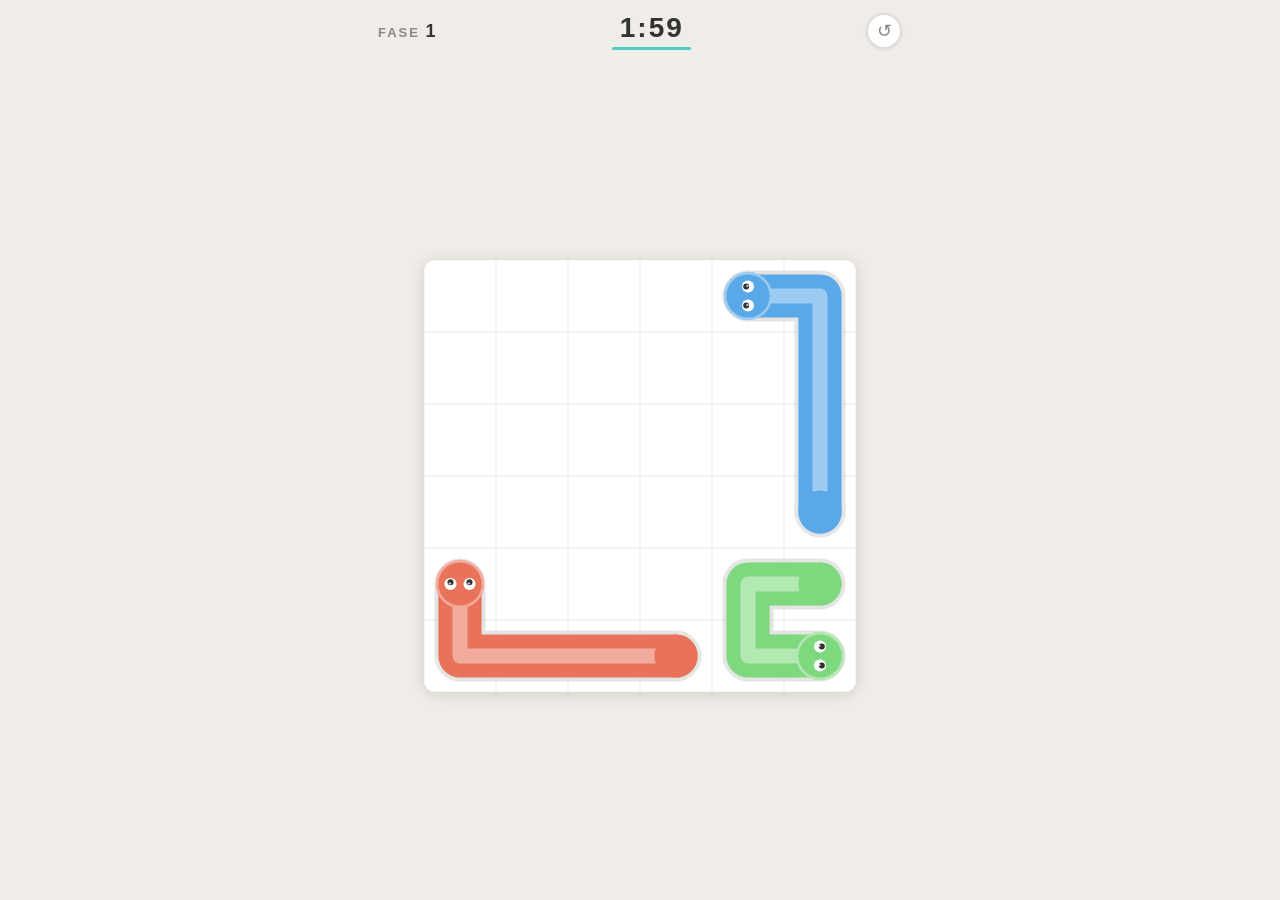
==== snake_escape.html @ 014d083c "Update snake_escape.html" ====
<!DOCTYPE html>
<html lang="pt-BR">
<head>
<meta charset="UTF-8">
<meta name="viewport" content="width=device-width, initial-scale=1, user-scalable=no">
<title>Snake Escape</title>
<style>
*{margin:0;padding:0;box-sizing:border-box;-webkit-tap-highlight-color:transparent}
body{
  background:#f0ede8;color:#333;
  font-family:'Segoe UI',Arial,sans-serif;
  height:100dvh;display:flex;flex-direction:column;
  align-items:center;overflow:hidden;user-select:none;
}
#hud{
  width:100%;max-width:560px;
  display:flex;align-items:center;justify-content:space-between;
  padding:12px 18px 6px;
}
#phase-lbl{font-size:13px;font-weight:700;letter-spacing:2px;text-transform:uppercase;color:#888}
#phase-lbl b{color:#333;font-size:18px}
#timer-col{display:flex;flex-direction:column;align-items:center;gap:3px}
#timer{font-size:28px;font-weight:800;font-variant-numeric:tabular-nums;letter-spacing:2px}
#timer.red{color:#e74c3c;animation:blink .45s infinite alternate}
@keyframes blink{to{opacity:.3}}
#tbar-bg{width:80px;height:3px;background:#ddd;border-radius:2px}
#tbar{height:3px;background:#e74c3c;border-radius:2px;width:100%;transition:width 1s linear,background .4s}
#btn-restart{
  background:#fff;border:2px solid #ddd;color:#888;
  border-radius:50%;width:36px;height:36px;font-size:18px;cursor:pointer;
  display:flex;align-items:center;justify-content:center;
  transition:all .15s;box-shadow:0 1px 4px #0001;
}
#btn-restart:active{transform:rotate(-45deg) scale(.9);}
#canvas-wrap{
  flex:1;display:flex;align-items:center;justify-content:center;
  width:100%;padding:6px 12px 10px;
}
canvas{display:block;touch-action:none;border-radius:12px;
  box-shadow:0 2px 16px #0002;background:#fff;}
.ov{
  position:fixed;inset:0;background:#f0ede8cc;backdrop-filter:blur(6px);
  display:flex;flex-direction:column;align-items:center;justify-content:center;
  gap:14px;z-index:9;opacity:0;pointer-events:none;transition:opacity .3s;
}
.ov.show{opacity:1;pointer-events:all}
.ov h2{font-size:36px;font-weight:900;color:#333}
.ov p{color:#888;font-size:14px}
.btn{
  background:#4ECDC4;color:#fff;border:none;border-radius:30px;
  padding:12px 36px;font-size:15px;font-weight:700;letter-spacing:1px;
  cursor:pointer;transition:transform .12s,opacity .12s;box-shadow:0 3px 10px #4ECDC455;
}
.btn:active{transform:scale(.94);opacity:.85}
.btn2{background:#fff;color:#888;border:2px solid #ddd;box-shadow:none;margin-top:2px}
</style>
</head>
<body>
<div id="hud">
  <div id="phase-lbl">Fase <b id="pnum">1</b></div>
  <div id="timer-col">
    <div id="timer">2:00</div>
    <div id="tbar-bg"><div id="tbar"></div></div>
  </div>
  <button id="btn-restart">↺</button>
</div>
<div id="canvas-wrap"><canvas id="c"></canvas></div>

<div id="ov-win" class="ov">
  <h2>🎉 Escapou!</h2>
  <p id="win-msg">Todas as cobras fugiram!</p>
  <button class="btn" id="btn-next">Próxima Fase ▶</button>
  <button class="btn btn2" id="btn-retry">Jogar Novamente</button>
</div>
<div id="ov-lose" class="ov">
  <h2>⏱ Tempo!</h2>
  <p>As cobras ficaram presas...</p>
  <button class="btn" id="btn-retry2">Tentar Novamente</button>
</div>

<script>
// ── Cores (como no screenshot: médias, coloridas) ──────────
const COLORS=[
  '#E8735A','#5AA8E8','#7ED87E','#F0B429','#A07AE8',
  '#5AD8C8','#E89A5A','#5A88D0','#B8E85A','#E85AB0',
  '#5AE8A0','#D06060','#60A0D0','#D0A060','#8060D0',
];

// ── Config por fase ────────────────────────────────────────
const PHASE_CFG=[
  null,
  {R:6, C:6, maxLen:4,  maxSnakes:10}, // 1
  {R:6, C:7, maxLen:5,  maxSnakes:11}, // 2
  {R:7, C:7, maxLen:5,  maxSnakes:12}, // 3
  {R:7, C:8, maxLen:6,  maxSnakes:13}, // 4
  {R:8, C:8, maxLen:7,  maxSnakes:14}, // 5
  {R:8, C:9, maxLen:8,  maxSnakes:15}, // 6
  {R:9, C:9, maxLen:9,  maxSnakes:16}, // 7
  {R:9, C:10,maxLen:10, maxSnakes:17}, // 8
  {R:10,C:10,maxLen:12, maxSnakes:18}, // 9
  {R:10,C:11,maxLen:14, maxSnakes:20}, // 10
];
function cfg(p){
  if(p<1)p=1;
  if(p>=PHASE_CFG.length){
    const last=PHASE_CFG[PHASE_CFG.length-1];
    return{...last,maxSnakes:Math.min(last.maxSnakes+Math.floor((p-PHASE_CFG.length+1)/2),16)};
  }
  return PHASE_CFG[p];
}

// ── Helpers de grid (só quadrado por enquanto) ─────────────
function nbrs(r,c,R,C){
  return[[-1,0],[1,0],[0,-1],[0,1]]
    .map(([dr,dc])=>[r+dr,c+dc])
    .filter(([nr,nc])=>nr>=0&&nr<R&&nc>=0&&nc<C);
}
function onBorder(r,c,R,C){return nbrs(r,c,R,C).length<4;}
function shuffle(a){for(let i=a.length-1;i>0;i--){const j=0|Math.random()*(i+1);[a[i],a[j]]=[a[j],a[i]];}return a;}
function key(r,c){return r*1000+c;}
function center(r,c,cs){return{x:c*cs+cs/2,y:r*cs+cs/2};}

// ── Gerador ────────────────────────────────────────────────
function greedyWalk(start,grid,R,C,maxLen){
  const path=[start];
  grid[start[0]][start[1]]=-2;
  while(path.length<maxLen){
    const[r,c]=path[path.length-1];
    const free=shuffle(nbrs(r,c,R,C).filter(([nr,nc])=>grid[nr][nc]===-1));
    if(!free.length) break;
    // Warnsdorff: escolhe célula com menos vizinhos livres
    free.sort((a,b)=>{
      const fa=nbrs(a[0],a[1],R,C).filter(([nr,nc])=>grid[nr][nc]===-1).length;
      const fb=nbrs(b[0],b[1],R,C).filter(([nr,nc])=>grid[nr][nc]===-1).length;
      return fa-fb;
    });
    path.push(free[0]);
    grid[free[0][0]][free[0][1]]=-2;
  }
  return path;
}

function generateLevel(phase){
  const{R,C,maxLen,maxSnakes}=cfg(phase);

  for(let attempt=0;attempt<40;attempt++){
    const grid=Array.from({length:R},()=>Array(C).fill(-1));
    const snakes=[];
    const colors=shuffle([...COLORS]).slice(0,maxSnakes);

    // Preenche o grid com cobras saindo das bordas
    const border=[];
    for(let r=0;r<R;r++) for(let c=0;c<C;c++) if(onBorder(r,c,R,C)) border.push([r,c]);
    shuffle(border);

    for(let id=0;id<maxSnakes;id++){
      const free=border.filter(([r,c])=>grid[r][c]===-1);
      if(!free.length) break;
      const start=free[Math.floor(Math.random()*free.length)];

      const path=greedyWalk(start,grid,R,C,maxLen);
      if(path.length<2){ for(const[r,c] of path) grid[r][c]=-1; continue; }

      // marca as células com o id da cobra
      for(const[r,c] of path) grid[r][c]=id;

      // rail: do fundo em direção à borda (ordem de viagem: tail→head→exit)
      // path[0]=borda(saída), path[n-1]=fundo(rabo)
      // rail: reverso do path + células virtuais além da borda
      const rail=[...path].reverse(); // [fundo, ..., borda]
      const n=rail.length;
      const dr=rail[n-1][0]-rail[n-2][0], dc=rail[n-1][1]-rail[n-2][1];
      const bodyLen=path.length;
      for(let v=1;v<=bodyLen;v++) rail.push([rail[n-1][0]+dr*v,rail[n-1][1]+dc*v]);

      snakes.push({id,color:colors[id%colors.length],rail,bodyLen,headIdx:bodyLen-1,exited:false,_anim:null});
    }

    if(snakes.length<2) continue;
    if(solvable(snakes,R,C)) return{snakes,R,C,phase};
  }

  // fallback simples
  return fallback(phase);
}

function fallback(phase){
  const{R,C}=cfg(phase);
  const grid=Array.from({length:R},()=>Array(C).fill(-1));
  const snakes=[];
  const border=[];
  for(let r=0;r<R;r++) for(let c=0;c<C;c++) if(onBorder(r,c,R,C)) border.push([r,c]);
  shuffle(border);
  for(let id=0;id<3;id++){
    const free=border.filter(([r,c])=>grid[r][c]===-1);
    if(!free.length) break;
    const start=free[0];
    const path=greedyWalk(start,grid,R,C,5);
    if(path.length<2) continue;
    for(const[r,c] of path) grid[r][c]=id;
    const rail=[...path].reverse();
    const n=rail.length,bodyLen=path.length;
    const dr=rail[n-1][0]-rail[n-2][0],dc=rail[n-1][1]-rail[n-2][1];
    for(let v=1;v<=bodyLen;v++) rail.push([rail[n-1][0]+dr*v,rail[n-1][1]+dc*v]);
    snakes.push({id,color:COLORS[id],rail,bodyLen,headIdx:bodyLen-1,exited:false,_anim:null});
  }
  return{snakes,R,C,phase};
}

// ── Solver BFS ─────────────────────────────────────────────
function bodyOf(sn){
  const s=Math.max(0,sn.headIdx-sn.bodyLen+1);
  return sn.rail.slice(s,sn.headIdx+1);
}
function inGrid(r,c,R,C){return r>=0&&r<R&&c>=0&&c<C;}

function solvable(snakes,R,C){
  const rails=snakes.map(s=>s.rail);
  const bls=snakes.map(s=>s.bodyLen);
  const n=snakes.length;
  const initH=snakes.map(s=>s.headIdx);
  const goal=rails.map(r=>r.length-1);

  function cells(i,heads){
    const hi=heads[i],bl=bls[i];
    return rails[i].slice(Math.max(0,hi-bl+1),hi+1).filter(([r,c])=>inGrid(r,c,R,C));
  }
  function occ(heads){
    const m=new Map();
    for(let i=0;i<n;i++){
      if(heads[i]>=rails[i].length) continue;
      for(const[r,c] of cells(i,heads)) m.set(key(r,c),i);
    }
    return m;
  }
  const sk=h=>h.join(',');
  const q=[initH];const vis=new Set([sk(initH)]);
  while(q.length){
    const heads=q.shift();
    if(heads.every((h,i)=>h>=goal[i])) return true;
    for(let i=0;i<n;i++){
      if(heads[i]>=rails[i].length-1) continue;
      const ni=heads[i]+1;
      const[nr,nc]=rails[i][ni];
      const off=!inGrid(nr,nc,R,C);
      const om=occ(heads);
      if(off||!om.has(key(nr,nc))||om.get(key(nr,nc))===i){
        const nh=[...heads];nh[i]=ni;
        const k=sk(nh);
        if(!vis.has(k)){vis.add(k);q.push(nh);}
      }
    }
    if(vis.size>60000) return true;
  }
  return false;
}

// ── Estado do jogo ─────────────────────────────────────────
const G={canvas:null,ctx:null,snakes:[],R:4,C:4,cs:80,phase:1,
         timer:120,timerMax:120,timerH:null,win:false,lose:false,
         flashId:-1,flashFrames:0};

// ── Iniciar fase ───────────────────────────────────────────
function startPhase(phase){
  clearInterval(G.timerH);
  hide('ov-win');hide('ov-lose');
  const lv=generateLevel(phase);
  G.snakes=lv.snakes;G.R=lv.R;G.C=lv.C;G.phase=phase;
  G.win=false;G.lose=false;G.flashId=-1;

  const maxW=Math.min(window.innerWidth-24,560);
  const maxH=window.innerHeight-110;
  G.cs=Math.min(maxW/G.C, maxH/G.R, 72);
  G.canvas.width=G.C*G.cs;G.canvas.height=G.R*G.cs;
  document.getElementById('pnum').textContent=phase;

  G.timer=120;G.timerMax=120;
  updateTimer();
  G.timerH=setInterval(()=>{
    if(G.win||G.lose) return;
    G.timer=Math.max(0,G.timer-1);
    updateTimer();
    if(G.timer===0){clearInterval(G.timerH);G.lose=true;show('ov-lose');}
  },1000);
  render();
}

function updateTimer(){
  const m=0|G.timer/60,s=G.timer%60;
  const el=document.getElementById('timer');
  el.textContent=`${m}:${String(s).padStart(2,'0')}`;
  el.classList.toggle('red',G.timer<=20);
  const bar=document.getElementById('tbar');
  bar.style.width=(G.timer/G.timerMax*100)+'%';
  bar.style.background=G.timer/G.timerMax>.4?'#4ECDC4':'#e74c3c';
}

// ── Input ──────────────────────────────────────────────────
function onTap(e){
  e.preventDefault();
  if(G.win||G.lose) return;
  const rect=G.canvas.getBoundingClientRect();
  const t=e.touches?e.touches[0]:e;
  const px=(t.clientX-rect.left)*G.canvas.width/rect.width;
  const py=(t.clientY-rect.top)*G.canvas.height/rect.height;

  let minD=Infinity,hit=null;
  for(const sn of G.snakes){
    if(sn.exited) continue;
    for(const[r,c] of bodyOf(sn)){
      const p=center(r,c,G.cs);
      const d=Math.hypot(p.x-px,p.y-py);
      if(d<minD){minD=d;hit=sn;}
    }
  }
  if(hit&&minD<G.cs*.75) tryMove(hit);
}

function occMap(){
  const m=new Map();
  for(const sn of G.snakes){
    if(sn.exited) continue;
    for(const[r,c] of bodyOf(sn)) m.set(key(r,c),sn.id);
  }
  return m;
}

function tryMove(sn){
  if(sn._anim) return;
  const ni=sn.headIdx+1;
  if(ni>=sn.rail.length){sn.exited=true;checkWin();render();return;}
  const[nr,nc]=sn.rail[ni];
  const off=!inGrid(nr,nc,G.R,G.C);
  const om=occMap();
  if(!off&&om.has(key(nr,nc))&&om.get(key(nr,nc))!==sn.id){flash(sn.id);return;}
  animStep(sn,ni);
}

function animStep(sn,ni){
  const F=6;
  const from=pt(sn.rail[sn.headIdx]),to=pt(sn.rail[ni]);
  let f=0;sn._anim={from,to,t:0};
  (function frame(){
    f++;sn._anim.t=1-Math.pow(1-f/F,3);render();
    if(f<F) requestAnimationFrame(frame);
    else{
      sn._anim=null;sn.headIdx=ni;
      if(sn.headIdx>=sn.rail.length-1){sn.exited=true;checkWin();render();}
      else tryMove(sn); // auto-slide: continua até sair ou ser bloqueada
    }
  })();
}
function pt([r,c]){return center(r,c,G.cs);}

function flash(id){
  G.flashId=id;G.flashFrames=10;
  (function fr(){G.flashFrames--;render();if(G.flashFrames>0) requestAnimationFrame(fr);else G.flashId=-1;})();
}
function checkWin(){
  if(G.snakes.every(s=>s.exited)){
    clearInterval(G.timerH);G.win=true;
    const t=G.timer;
    document.getElementById('win-msg').textContent=
      `Todas escaparam! ⏱ ${0|t/60}:${String(t%60).padStart(2,'0')}`;
    setTimeout(()=>show('ov-win'),450);
  }
}

// ── Renderer ───────────────────────────────────────────────
function render(){
  const{ctx,canvas,cs,R,C}=G;
  ctx.clearRect(0,0,canvas.width,canvas.height);

  // fundo branco
  ctx.fillStyle='#ffffff';ctx.fillRect(0,0,canvas.width,canvas.height);

  // grid sutil
  ctx.strokeStyle='#ebebeb';ctx.lineWidth=1;
  for(let r=0;r<=R;r++){ctx.beginPath();ctx.moveTo(0,r*cs);ctx.lineTo(C*cs,r*cs);ctx.stroke();}
  for(let c=0;c<=C;c++){ctx.beginPath();ctx.moveTo(c*cs,0);ctx.lineTo(c*cs,R*cs);ctx.stroke();}

  for(const sn of G.snakes) if(!sn.exited) drawSnake(sn);
}

function drawSnake(sn){
  const{ctx,cs}=G;
  const cells=bodyOf(sn);
  if(!cells.length) return;

  const isFlash=G.flashId===sn.id&&G.flashFrames%2===0;
  const col=isFlash?'#e74c3c':sn.color;
  const r=cs*.30;

  // pontos (cabeça interpolada se animando)
  const pts=cells.map(([row,c])=>center(row,c,cs));
  if(sn._anim){
    const{from,to,t}=sn._anim;
    pts[pts.length-1]={x:from.x+(to.x-from.x)*t,y:from.y+(to.y-from.y)*t};
  }

  // sombra leve
  ctx.strokeStyle='rgba(0,0,0,0.10)';ctx.lineWidth=r*2+8;
  ctx.lineCap='round';ctx.lineJoin='round';
  path(ctx,pts);

  // corpo
  ctx.strokeStyle=col;ctx.lineWidth=r*2;
  path(ctx,pts);

  // brilho (linha clara no topo)
  ctx.strokeStyle='rgba(255,255,255,0.40)';ctx.lineWidth=r*.7;
  path(ctx,pts);

  // rabo arredondado
  ctx.fillStyle=col;
  ctx.beginPath();ctx.arc(pts[0].x,pts[0].y,r,0,Math.PI*2);ctx.fill();

  // cabeça
  const head=pts[pts.length-1];
  let dx=1,dy=0;
  if(pts.length>1){dx=head.x-pts[pts.length-2].x;dy=head.y-pts[pts.length-2].y;}
  else if(sn.headIdx>0){
    const p=center(sn.rail[sn.headIdx-1][0],sn.rail[sn.headIdx-1][1],cs);
    dx=head.x-p.x;dy=head.y-p.y;
  }
  const dl=Math.hypot(dx,dy)||1;dx/=dl;dy/=dl;
  const nx=-dy,ny=dx;

  ctx.fillStyle=col;
  ctx.beginPath();ctx.arc(head.x,head.y,r*1.12,0,Math.PI*2);ctx.fill();
  ctx.fillStyle='rgba(255,255,255,0.4)';
  ctx.beginPath();ctx.arc(head.x,head.y,r*1.12,0,Math.PI*2);ctx.fill();
  ctx.fillStyle=col;
  ctx.beginPath();ctx.arc(head.x,head.y,r,0,Math.PI*2);ctx.fill();

  // olhos
  eye(ctx,head.x+nx*r*.44,head.y+ny*r*.44,r*.28,dx,dy);
  eye(ctx,head.x-nx*r*.44,head.y-ny*r*.44,r*.28,dx,dy);
}

function path(ctx,pts){
  if(pts.length<2) return;
  ctx.beginPath();ctx.moveTo(pts[0].x,pts[0].y);
  for(let i=1;i<pts.length;i++) ctx.lineTo(pts[i].x,pts[i].y);
  ctx.stroke();
}

function eye(ctx,x,y,r,dx,dy){
  ctx.fillStyle='#fff';
  ctx.beginPath();ctx.arc(x,y,r,0,Math.PI*2);ctx.fill();
  ctx.fillStyle='#333';
  ctx.beginPath();ctx.arc(x+dx*r*.3,y+dy*r*.3,r*.5,0,Math.PI*2);ctx.fill();
  ctx.fillStyle='rgba(255,255,255,.7)';
  ctx.beginPath();ctx.arc(x-r*.1,y-r*.1,r*.2,0,Math.PI*2);ctx.fill();
}

// ── Utils ──────────────────────────────────────────────────
function show(id){document.getElementById(id).classList.add('show');}
function hide(id){document.getElementById(id).classList.remove('show');}

// ── Boot ───────────────────────────────────────────────────
window.addEventListener('DOMContentLoaded',()=>{
  G.canvas=document.getElementById('c');
  G.ctx=G.canvas.getContext('2d');
  G.canvas.addEventListener('click',onTap);
  G.canvas.addEventListener('touchstart',onTap,{passive:false});
  document.getElementById('btn-next')   .addEventListener('click',()=>startPhase(G.phase+1));
  document.getElementById('btn-retry')  .addEventListener('click',()=>startPhase(G.phase));
  document.getElementById('btn-retry2') .addEventListener('click',()=>startPhase(G.phase));
  document.getElementById('btn-restart').addEventListener('click',()=>startPhase(G.phase));
  window.addEventListener('resize',()=>startPhase(G.phase));
  startPhase(1);
});
</script>
</body>
</html>
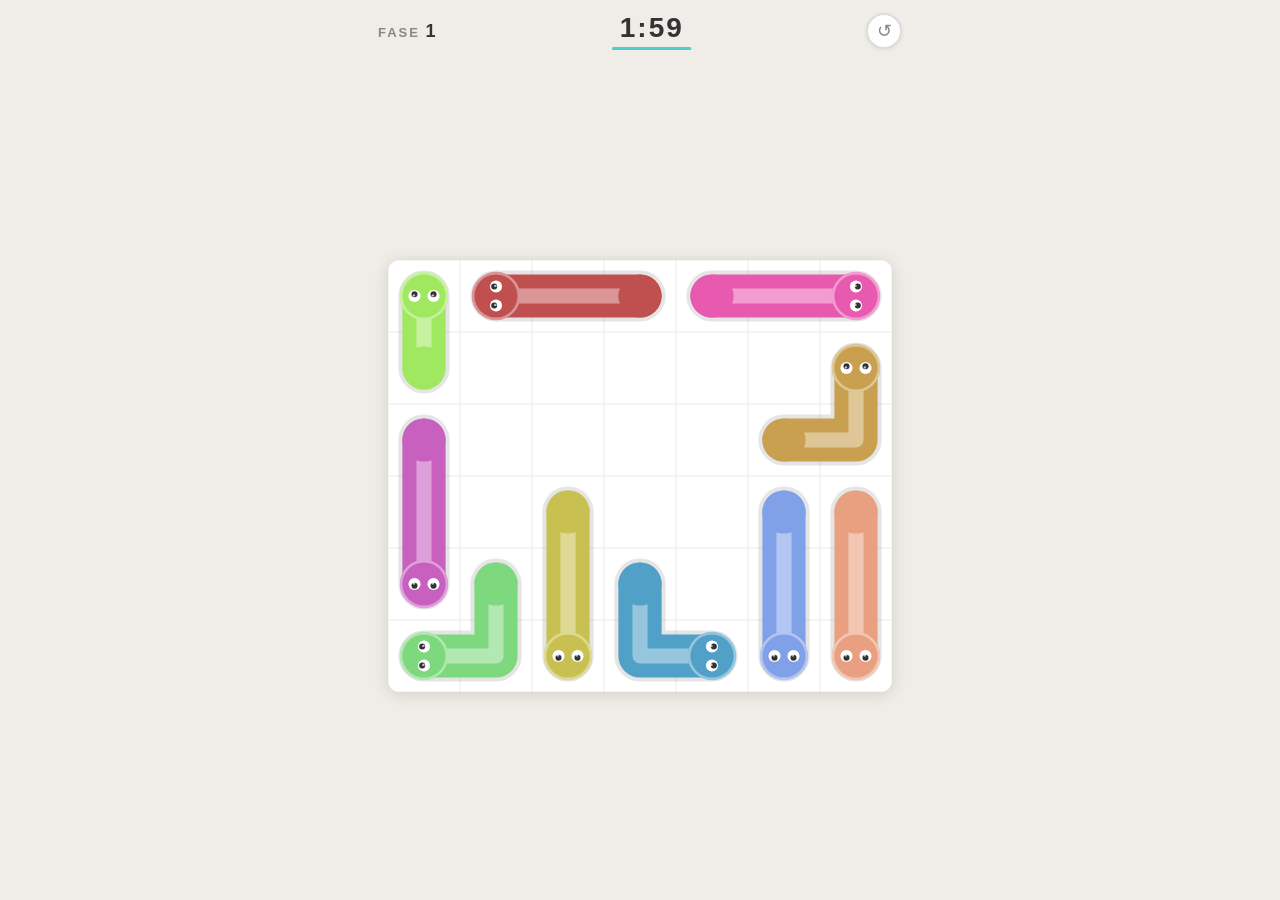
==== commit 6dd2a626: "Update snake_escape.html" ====
--- a/snake_escape.html
+++ b/snake_escape.html
@@ -79,48 +79,40 @@
 </div>
 
 <script>
-// ── Cores (como no screenshot: médias, coloridas) ──────────
+// ── Cores (30 cores para muitas cobras) ────────────────────
 const COLORS=[
   '#E8735A','#5AA8E8','#7ED87E','#F0B429','#A07AE8',
   '#5AD8C8','#E89A5A','#5A88D0','#B8E85A','#E85AB0',
-  '#5AE8A0','#D06060','#60A0D0','#D0A060','#8060D0',
+  '#5AE8A0','#C05050','#50A0C8','#C8A050','#8050C8',
+  '#E86080','#60C8A0','#C8C050','#50C8C8','#C86050',
+  '#80A0E8','#E8A080','#80C860','#C860C0','#60A060',
+  '#E860A0','#60C0E8','#A0E860','#E8C060','#9060A0',
 ];
 
-// ── Config por fase ────────────────────────────────────────
-const PHASE_CFG=[
-  null,
-  {R:6, C:6, maxLen:4,  maxSnakes:10}, // 1
-  {R:6, C:7, maxLen:5,  maxSnakes:11}, // 2
-  {R:7, C:7, maxLen:5,  maxSnakes:12}, // 3
-  {R:7, C:8, maxLen:6,  maxSnakes:13}, // 4
-  {R:8, C:8, maxLen:7,  maxSnakes:14}, // 5
-  {R:8, C:9, maxLen:8,  maxSnakes:15}, // 6
-  {R:9, C:9, maxLen:9,  maxSnakes:16}, // 7
-  {R:9, C:10,maxLen:10, maxSnakes:17}, // 8
-  {R:10,C:10,maxLen:12, maxSnakes:18}, // 9
-  {R:10,C:11,maxLen:14, maxSnakes:20}, // 10
-];
+// ── Config por fase: tier muda a cada 5 fases ──────────────
 function cfg(p){
-  if(p<1)p=1;
-  if(p>=PHASE_CFG.length){
-    const last=PHASE_CFG[PHASE_CFG.length-1];
-    return{...last,maxSnakes:Math.min(last.maxSnakes+Math.floor((p-PHASE_CFG.length+1)/2),16)};
-  }
-  return PHASE_CFG[p];
-}
-
-// ── Helpers de grid (só quadrado por enquanto) ─────────────
+  if(p<1) p=1;
+  const tier=Math.floor((p-1)/5);  // 0,1,2,3...
+  const pos =(p-1)%5;              // 0-4 dentro do tier
+  const R=Math.min(6+tier*2,12);
+  const C=Math.min(7+tier*2,14);
+  const maxLen=3+tier+Math.floor(pos/2);
+  const maxSnakes=Math.min(10+tier*6+pos, Math.floor(R*C/2.2));
+  return{R,C,maxLen,maxSnakes};
+}
+
+// ── Helpers ────────────────────────────────────────────────
 function nbrs(r,c,R,C){
   return[[-1,0],[1,0],[0,-1],[0,1]]
     .map(([dr,dc])=>[r+dr,c+dc])
     .filter(([nr,nc])=>nr>=0&&nr<R&&nc>=0&&nc<C);
 }
-function onBorder(r,c,R,C){return nbrs(r,c,R,C).length<4;}
+function onBorder(r,c,R,C){return r===0||r===R-1||c===0||c===C-1;}
 function shuffle(a){for(let i=a.length-1;i>0;i--){const j=0|Math.random()*(i+1);[a[i],a[j]]=[a[j],a[i]];}return a;}
 function key(r,c){return r*1000+c;}
 function center(r,c,cs){return{x:c*cs+cs/2,y:r*cs+cs/2};}
 
-// ── Gerador ────────────────────────────────────────────────
+// ── Walk: parte de qualquer célula, Warnsdorff ─────────────
 function greedyWalk(start,grid,R,C,maxLen){
   const path=[start];
   grid[start[0]][start[1]]=-2;
@@ -128,7 +120,6 @@
     const[r,c]=path[path.length-1];
     const free=shuffle(nbrs(r,c,R,C).filter(([nr,nc])=>grid[nr][nc]===-1));
     if(!free.length) break;
-    // Warnsdorff: escolhe célula com menos vizinhos livres
     free.sort((a,b)=>{
       const fa=nbrs(a[0],a[1],R,C).filter(([nr,nc])=>grid[nr][nc]===-1).length;
       const fb=nbrs(b[0],b[1],R,C).filter(([nr,nc])=>grid[nr][nc]===-1).length;
@@ -140,47 +131,62 @@
   return path;
 }
 
+// ── Monta cobra: orienta path para que a saída seja na borda
+function buildSnake(path,id,colorPool,grid,R,C){
+  // Precisamos que rail[-1] (cabeça) seja borda para poder sair
+  const p0=path[0], pN=path[path.length-1];
+  let finalPath=null;
+  if(onBorder(pN[0],pN[1],R,C))      finalPath=path;
+  else if(onBorder(p0[0],p0[1],R,C)) finalPath=[...path].reverse();
+  else return null; // nem uma ponta está na borda → descarta
+
+  const n=finalPath.length;
+  const dr=finalPath[n-1][0]-finalPath[n-2][0];
+  const dc=finalPath[n-1][1]-finalPath[n-2][1];
+  const rail=[...finalPath];
+  for(let v=1;v<=n;v++) rail.push([finalPath[n-1][0]+dr*v,finalPath[n-1][1]+dc*v]);
+
+  for(const[r,c] of finalPath) grid[r][c]=id;
+  return{id,color:colorPool[id%colorPool.length],rail,bodyLen:n,headIdx:n-1,exited:false,_anim:null};
+}
+
+// ── Gerador principal ──────────────────────────────────────
 function generateLevel(phase){
   const{R,C,maxLen,maxSnakes}=cfg(phase);
 
-  for(let attempt=0;attempt<40;attempt++){
+  for(let attempt=0;attempt<50;attempt++){
     const grid=Array.from({length:R},()=>Array(C).fill(-1));
     const snakes=[];
-    const colors=shuffle([...COLORS]).slice(0,maxSnakes);
-
-    // Preenche o grid com cobras saindo das bordas
-    const border=[];
-    for(let r=0;r<R;r++) for(let c=0;c<C;c++) if(onBorder(r,c,R,C)) border.push([r,c]);
-    shuffle(border);
-
-    for(let id=0;id<maxSnakes;id++){
-      const free=border.filter(([r,c])=>grid[r][c]===-1);
-      if(!free.length) break;
-      const start=free[Math.floor(Math.random()*free.length)];
+    const colorPool=shuffle([...COLORS]);
+
+    // Candidatos: borda primeiro, depois interior
+    const border=[], interior=[];
+    for(let r=0;r<R;r++) for(let c=0;c<C;c++)
+      (onBorder(r,c,R,C)?border:interior).push([r,c]);
+
+    const candidates=[...shuffle(border),...shuffle(interior)];
+
+    for(const start of candidates){
+      if(snakes.length>=maxSnakes) break;
+      if(grid[start[0]][start[1]]!==-1) continue;
 
       const path=greedyWalk(start,grid,R,C,maxLen);
-      if(path.length<2){ for(const[r,c] of path) grid[r][c]=-1; continue; }
-
-      // marca as células com o id da cobra
-      for(const[r,c] of path) grid[r][c]=id;
-
-      // rail: do fundo em direção à borda (ordem de viagem: tail→head→exit)
-      // path[0]=borda(saída), path[n-1]=fundo(rabo)
-      // rail: reverso do path + células virtuais além da borda
-      const rail=[...path].reverse(); // [fundo, ..., borda]
-      const n=rail.length;
-      const dr=rail[n-1][0]-rail[n-2][0], dc=rail[n-1][1]-rail[n-2][1];
-      const bodyLen=path.length;
-      for(let v=1;v<=bodyLen;v++) rail.push([rail[n-1][0]+dr*v,rail[n-1][1]+dc*v]);
-
-      snakes.push({id,color:colors[id%colors.length],rail,bodyLen,headIdx:bodyLen-1,exited:false,_anim:null});
+      if(path.length<2){
+        for(const[r,c] of path) grid[r][c]=-1;
+        continue;
+      }
+
+      const sn=buildSnake(path,snakes.length,colorPool,grid,R,C);
+      if(!sn){
+        for(const[r,c] of path) grid[r][c]=-1;
+        continue;
+      }
+      snakes.push(sn);
     }
 
-    if(snakes.length<2) continue;
+    if(snakes.length<3) continue;
     if(solvable(snakes,R,C)) return{snakes,R,C,phase};
   }
-
-  // fallback simples
   return fallback(phase);
 }
 
@@ -191,23 +197,18 @@
   const border=[];
   for(let r=0;r<R;r++) for(let c=0;c<C;c++) if(onBorder(r,c,R,C)) border.push([r,c]);
   shuffle(border);
-  for(let id=0;id<3;id++){
-    const free=border.filter(([r,c])=>grid[r][c]===-1);
-    if(!free.length) break;
-    const start=free[0];
-    const path=greedyWalk(start,grid,R,C,5);
+  for(let id=0;id<4&&border.length;id++){
+    const start=border.shift();
+    if(grid[start[0]][start[1]]!==-1) continue;
+    const path=greedyWalk(start,grid,R,C,4);
     if(path.length<2) continue;
-    for(const[r,c] of path) grid[r][c]=id;
-    const rail=[...path].reverse();
-    const n=rail.length,bodyLen=path.length;
-    const dr=rail[n-1][0]-rail[n-2][0],dc=rail[n-1][1]-rail[n-2][1];
-    for(let v=1;v<=bodyLen;v++) rail.push([rail[n-1][0]+dr*v,rail[n-1][1]+dc*v]);
-    snakes.push({id,color:COLORS[id],rail,bodyLen,headIdx:bodyLen-1,exited:false,_anim:null});
+    const sn=buildSnake(path,id,[...COLORS],grid,R,C);
+    if(sn) snakes.push(sn);
   }
   return{snakes,R,C,phase};
 }
 
-// ── Solver BFS ─────────────────────────────────────────────
+// ── Solver: greedy auto-slide — detecta deadlocks face-a-face
 function bodyOf(sn){
   const s=Math.max(0,sn.headIdx-sn.bodyLen+1);
   return sn.rail.slice(s,sn.headIdx+1);
@@ -215,44 +216,37 @@
 function inGrid(r,c,R,C){return r>=0&&r<R&&c>=0&&c<C;}
 
 function solvable(snakes,R,C){
+  const n=snakes.length;
+  const heads=snakes.map(s=>s.headIdx);
   const rails=snakes.map(s=>s.rail);
   const bls=snakes.map(s=>s.bodyLen);
-  const n=snakes.length;
-  const initH=snakes.map(s=>s.headIdx);
-  const goal=rails.map(r=>r.length-1);
-
-  function cells(i,heads){
-    const hi=heads[i],bl=bls[i];
-    return rails[i].slice(Math.max(0,hi-bl+1),hi+1).filter(([r,c])=>inGrid(r,c,R,C));
-  }
-  function occ(heads){
+
+  function occMap(){
     const m=new Map();
     for(let i=0;i<n;i++){
-      if(heads[i]>=rails[i].length) continue;
-      for(const[r,c] of cells(i,heads)) m.set(key(r,c),i);
+      const hi=heads[i];
+      for(let j=Math.max(0,hi-bls[i]+1);j<=hi;j++){
+        const[r,c]=rails[i][j];
+        if(inGrid(r,c,R,C)) m.set(key(r,c),i);
+      }
     }
     return m;
   }
-  const sk=h=>h.join(',');
-  const q=[initH];const vis=new Set([sk(initH)]);
-  while(q.length){
-    const heads=q.shift();
-    if(heads.every((h,i)=>h>=goal[i])) return true;
+
+  // Greedy: repete movimentos enquanto progredir
+  let changed=true, iters=0;
+  while(changed&&iters++<2000){
+    changed=false;
     for(let i=0;i<n;i++){
       if(heads[i]>=rails[i].length-1) continue;
       const ni=heads[i]+1;
       const[nr,nc]=rails[i][ni];
-      const off=!inGrid(nr,nc,R,C);
-      const om=occ(heads);
-      if(off||!om.has(key(nr,nc))||om.get(key(nr,nc))===i){
-        const nh=[...heads];nh[i]=ni;
-        const k=sk(nh);
-        if(!vis.has(k)){vis.add(k);q.push(nh);}
-      }
+      if(!inGrid(nr,nc,R,C)){heads[i]=ni;changed=true;continue;}
+      const om=occMap();
+      if(!om.has(key(nr,nc))||om.get(key(nr,nc))===i){heads[i]=ni;changed=true;}
     }
-    if(vis.size>60000) return true;
-  }
-  return false;
+  }
+  return heads.every((h,i)=>h>=rails[i].length-1);
 }
 
 // ── Estado do jogo ─────────────────────────────────────────
